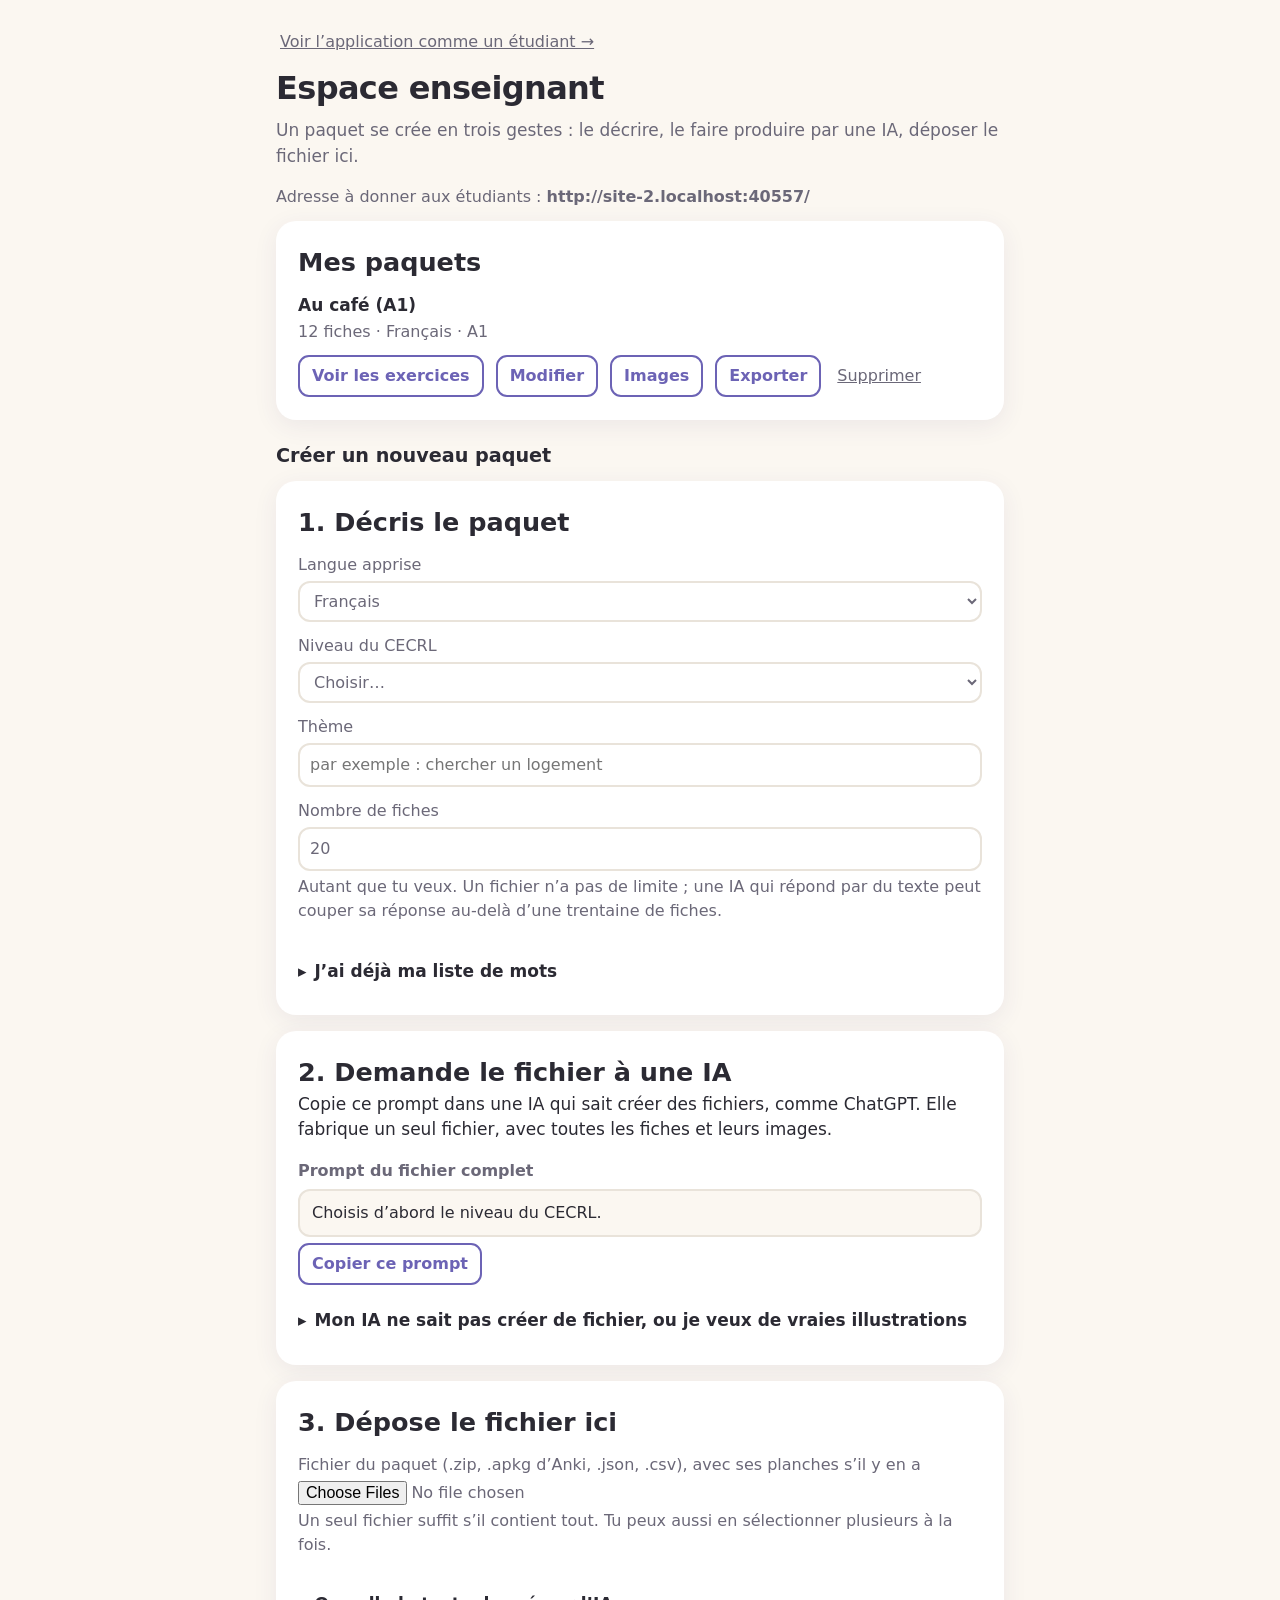
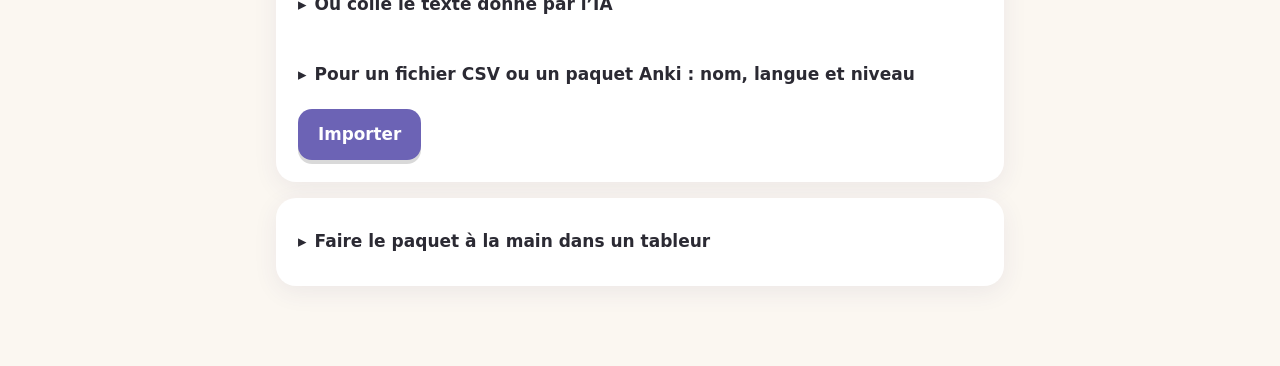
==== enseignant.html @ 86c6c192 "Version 9 : fichier complet, paquets Anki, voix, deux interfaces, défi et défenses - Deux interfaces" ====
<!DOCTYPE html>
<html lang="fr">
<head>
<meta charset="utf-8">
<meta name="viewport" content="width=device-width, initial-scale=1">
<title>Éléfiches · Espace enseignant</title>
<meta name="description" content="Éléfiches : mémoriser le vocabulaire d'une langue par la répétition espacée.">
<link rel="icon" href="data:image/svg+xml,%3Csvg xmlns='http://www.w3.org/2000/svg' viewBox='50 14 62 62'%3E%3Ccircle cx='84' cy='42' r='20' fill='%23a4aab4'/%3E%3Cpath d='M98 45C109 50 107 68 101 74' fill='none' stroke='%23a4aab4' stroke-width='9' stroke-linecap='round'/%3E%3Cpath d='M80 22C62 14 50 32 55 48C59 62 75 64 82 50C85 42 85 30 80 22Z' fill='%23babac2' stroke='%238d939e'/%3E%3Ccircle cx='91' cy='38' r='3' fill='%232b2a33'/%3E%3C/svg%3E">
<link rel="stylesheet" href="css/app.css">
</head>
<body data-mode="teacher">
<main id="app"><p style="padding:24px">Éléfiches…</p></main>
<noscript>Éléfiches a besoin de JavaScript pour fonctionner.</noscript>
<script type="module" src="js/app.js"></script>
</body>
</html>
---- css/app.css ----
/* Éléfiches — feuille de style. Couleurs principales en variables pour faciliter une future charte. */
:root {
  --bg: #fbf7f1; --card: #ffffff; --ink: #2b2a33; --muted: #6b6878; --line: #e9e3da;
  --brand: #6c63b5; --brand-ink: #ffffff; --brand-soft: #eeecfa; --accent: #ff7a59; --accent-ink: #a8391f;
  --good: #1f8a5b; --good-soft: #e3f5ec; --soft: #fff3e2; --soft-ink: #8a5a12; --warn: #b3261e;
  --radius: 20px; --shadow: 0 6px 24px rgba(60, 50, 110, .08);
  font-family: ui-rounded, "SF Pro Rounded", "Nunito", "Segoe UI", system-ui, sans-serif;
  color-scheme: light dark;
}
@media (prefers-color-scheme: dark) {
  :root { --bg: #17161d; --card: #22212b; --ink: #f1eff7; --muted: #a9a5b8; --line: #34323f;
    --brand: #9d95e6; --brand-ink: #17161d; --brand-soft: #2c2a45; --accent-ink: #ffab94; --good: #5fd3a0; --good-soft: #1c3a2e;
    --soft: #3a2f1c; --soft-ink: #f2c77d; --warn: #ff8a80; --shadow: none; }
}
* { box-sizing: border-box; }
body { margin: 0; background: var(--bg); color: var(--ink); font-size: 17px; line-height: 1.5; }
#app { max-width: 760px; margin: 0 auto; padding: 20px 16px 64px; }
h1, h2, h3, p { margin: 0; }
h1 { font-size: 2rem; letter-spacing: -.02em; }
button, input, select { font: inherit; color: inherit; }
button { cursor: pointer; }
:focus-visible { outline: 3px solid var(--accent); outline-offset: 2px; }

.top { display: flex; align-items: center; gap: 14px; flex-wrap: wrap; margin-bottom: 16px; }
.brand { flex: 1; min-width: 180px; }
.brand p, .meta { color: var(--muted); font-size: .92rem; }
select, input:not([type=file]) { background: var(--card); border: 2px solid var(--line); border-radius: 12px; padding: 8px 10px; }
.mascot { flex: none; }

.banner { background: var(--brand-soft); border-radius: 14px; padding: 10px 14px; font-size: .92rem; margin-bottom: 12px; }
.banner.warn { background: var(--soft); color: var(--soft-ink); }
.banner.good { background: var(--good-soft); }

.card { background: var(--card); border-radius: var(--radius); box-shadow: var(--shadow); padding: 22px; margin-bottom: 16px; }
.decks { display: grid; gap: 16px; grid-template-columns: repeat(auto-fit, minmax(280px, 1fr)); }
.deck { border-top: 8px solid hsl(var(--th) 60% 70%); display: flex; flex-direction: column; gap: 10px; margin: 0; }
.deck h2 { font-size: 1.3rem; }
.boxes { display: flex; gap: 3px; height: 26px; border-radius: 10px; overflow: hidden; font-size: .78rem; font-weight: 700; }
.boxes span { display: grid; place-items: center; min-width: 22px; color: #2b2a33; }
.b0 { background: #dcd8cf; } .b1 { background: #ffd0c2; } .b2 { background: #ffe2a8; } .b3 { background: #d9ecb0; } .b4 { background: #a9e3c5; } .b5 { background: #9fd0f5; }
.stats { list-style: none; display: flex; gap: 16px; padding: 0; margin: 0; color: var(--muted); font-size: .92rem; }
.stats b { color: var(--ink); font-size: 1.25rem; margin-right: 3px; }
.herd { font-size: .9rem; color: var(--muted); min-height: 26px; }
.mini { display: inline-block; vertical-align: middle; margin-right: 2px; }
.rest { background: var(--good-soft); border-radius: 12px; padding: 10px 12px; font-size: .92rem; }

.primary { background: var(--brand); color: var(--brand-ink); border: 0; border-radius: 14px; padding: 13px 20px; font-weight: 700; font-size: 1.05rem; box-shadow: 0 4px 0 rgba(0, 0, 0, .15); }
.primary:active { transform: translateY(2px); box-shadow: 0 2px 0 rgba(0, 0, 0, .15); }
.link { background: none; border: 0; color: var(--muted); text-decoration: underline; padding: 8px 4px; font-size: .9rem; align-self: flex-start; }
.link.danger { color: var(--warn); font-weight: 700; }
.icon { background: var(--brand-soft); border: 0; border-radius: 50%; width: 44px; height: 44px; font-size: 1.1rem; vertical-align: middle; }
.row { display: flex; gap: 12px; align-items: center; flex-wrap: wrap; margin-top: 14px; }

.import form { display: grid; gap: 12px; margin-top: 12px; }
.import label, .typed label { display: grid; gap: 4px; font-size: .92rem; color: var(--muted); }
.import .primary { justify-self: start; }

.bar { display: flex; align-items: center; gap: 10px; margin-bottom: 8px; }
.trunk { flex: 1; display: flex; align-items: center; min-width: 0; }
.trunk .head { flex: none; margin-right: -12px; position: relative; z-index: 1; }
.trunk .track { flex: 1; height: 16px; background: var(--line); border-radius: 99px; overflow: hidden; }
.trunk .track span { display: block; height: 100%; min-width: 14px; background: #a4aab4; border-radius: 99px; transition: width .5s cubic-bezier(.3, 1.4, .5, 1); }
.trunk .nut { font-size: 1.3rem; margin-left: 4px; }
.dots { display: flex; gap: 5px; }
.dots i { width: 14px; height: 14px; border-radius: 50%; border: 2px solid var(--accent); }
.dots i.on { background: var(--accent); }
.where { margin-bottom: 10px; }
.chip { display: inline-block; background: var(--brand-soft); border-radius: 99px; padding: 3px 11px; font-size: .82rem; font-weight: 600; }
.chip.theme { background: hsl(var(--th) 70% 90%); color: hsl(var(--th) 45% 28%); }
.chips { display: flex; gap: 6px; flex-wrap: wrap; margin: 8px 0; }

.study { border-top: 10px solid hsl(var(--th) 60% 70%); display: grid; gap: 12px;
  background: linear-gradient(hsl(var(--th) 75% 95%), var(--card) 150px); }
@media (prefers-color-scheme: dark) { .study { background: linear-gradient(hsl(var(--th) 30% 22%), var(--card) 150px); } }
.kicker, .question { color: var(--muted); font-weight: 700; font-size: .95rem; }
.kicker { color: var(--accent); text-transform: uppercase; letter-spacing: .06em; font-size: .8rem; }
.word { font-size: 2rem; line-height: 1.2; }
.ipa { color: var(--muted); }
.def { font-size: 1.1rem; } .def.big { font-size: 1.35rem; font-weight: 600; }
.example { font-style: italic; border-left: 4px solid var(--line); padding-left: 12px; }
.sentence { font-size: 1.35rem; font-weight: 600; line-height: 1.7; }
.gap { display: inline-block; border-bottom: 4px solid var(--accent); border-radius: 2px; margin: 0 4px; line-height: 1; }
mark { background: var(--good-soft); color: inherit; border-radius: 6px; padding: 1px 6px; }
.hint { font-size: .95rem; color: var(--muted); }
.hint span:first-child { font-weight: 700; text-transform: uppercase; font-size: .75rem; letter-spacing: .06em; margin-right: 6px; }
.illus { max-width: 100%; max-height: 220px; border-radius: 14px; justify-self: center; }

.options { display: grid; gap: 10px; }
.option { text-align: left; background: var(--card); border: 2px solid var(--line); border-radius: 14px; padding: 14px 16px; font-size: 1.05rem; min-height: 56px; }
.option:not(:disabled):hover { border-color: var(--brand); }
.option kbd { display: inline-grid; place-items: center; width: 26px; height: 26px; border-radius: 8px; background: var(--brand-soft); font: inherit; font-size: .8rem; font-weight: 700; margin-right: 8px; }
.option.right { border-color: var(--good); background: var(--good-soft); }
.option.wrong { border-color: var(--soft-ink); background: var(--soft); }
.option:disabled { cursor: default; color: inherit; opacity: 1; }
.typed input { font-size: 1.25rem; padding: 12px 14px; width: 100%; }

.feedback { display: grid; gap: 8px; border-left: 8px solid var(--good); }
.feedback.soft { border-left-color: #f0b450; background: var(--soft); }
.feedback h3 { font-size: 1.3rem; }
.feedback .primary { justify-self: start; margin-top: 6px; }
.done { text-align: center; display: grid; gap: 10px; justify-items: center; }
@media (prefers-reduced-motion: reduce) { * { transition: none !important; } }

/* Accueil */
.deckhead { display: flex; align-items: center; gap: 12px; }
.label { font-size: .8rem; font-weight: 700; text-transform: uppercase; letter-spacing: .05em; color: var(--muted); }
.gauge { height: 14px; background: var(--line); border-radius: 99px; overflow: hidden; }
.gauge span { display: block; height: 100%; border-radius: 99px; background: linear-gradient(90deg, #8d84d1, #ff7a59); transition: width .6s; }
.gauge.wide { width: min(100%, 320px); }
.boxes { height: 22px; }
.herd b, .mission b { margin-right: 6px; }
.mission { background: var(--brand-soft); border-radius: 12px; padding: 10px 12px; }
.secondary { background: var(--card); border: 2px solid var(--brand); color: var(--brand); border-radius: 14px; padding: 11px 16px; font-weight: 700; }
.secondary.small { padding: 7px 12px; font-size: .9rem; border-radius: 11px; }
details.settings { margin-top: 16px; padding: 0; overflow: hidden; }
details.settings summary { font-weight: 700; cursor: pointer; padding: 16px 22px; list-style: none; display: flex; align-items: center; gap: 10px; }
details.settings summary::-webkit-details-marker { display: none; }
details.settings summary::after { content: "▾"; margin-left: auto; color: var(--muted); transition: transform .2s; }
details.settings[open] summary::after { transform: rotate(180deg); }
details.settings[open] summary { border-bottom: 1px solid var(--line); }
.setrow { display: flex; justify-content: space-between; align-items: center; gap: 10px 16px; flex-wrap: wrap; padding: 12px 22px; font-size: .95rem; }
.setrow + .setrow { border-top: 1px solid var(--line); }
.seg { display: inline-flex; background: var(--bg); border-radius: 12px; padding: 3px; gap: 2px; flex-wrap: wrap; }
.seg button { border: 0; background: none; border-radius: 10px; padding: 7px 12px; font-size: .9rem; font-weight: 600; color: var(--muted); min-height: 36px; }
.seg button[aria-pressed=true] { background: var(--brand); color: var(--brand-ink); box-shadow: 0 2px 6px rgba(60, 50, 110, .25); }

/* Session */
.gloss { color: var(--muted); font-size: 1rem; }
.gloss::before { content: "→ "; }
.hint { display: grid; gap: 2px; font-size: .95rem; color: var(--muted); }
.hint .tag { font-weight: 700; text-transform: uppercase; font-size: .75rem; letter-spacing: .06em; }
.hintdef { color: var(--ink); }
.win { display: flex; align-items: center; gap: 10px; font-weight: 700; background: var(--card); border-radius: 14px; padding: 8px 12px; }
.hop { animation: hop .7s ease-out 2; transform-origin: 50% 90%; }
@keyframes hop { 0%, 100% { transform: translateY(0) scale(1); } 35% { transform: translateY(-12px) scale(1.06, .96); } 60% { transform: translateY(0) scale(.97, 1.04); } }
.big { font-size: 1.3rem; font-weight: 700; }
.done .row { justify-content: center; }
.toast { position: fixed; left: 50%; bottom: 20px; transform: translateX(-50%); background: var(--ink); color: var(--bg); padding: 10px 16px; border-radius: 12px; font-size: .92rem; max-width: 90vw; z-index: 5; }

/* Espace enseignant */
.lead { color: var(--muted); margin: 6px 0 16px; }
.steps { margin: 0; padding-left: 22px; display: grid; gap: 8px; }
.models { list-style: none; margin: 12px 0 0; padding: 0; display: grid; gap: 14px; }
.models li { display: grid; gap: 4px; }
.scroll { overflow-x: auto; }
table { border-collapse: collapse; width: 100%; font-size: .92rem; margin-top: 10px; }
th, td { text-align: left; vertical-align: top; padding: 8px 10px; border-bottom: 1px solid var(--line); }
tbody th { white-space: nowrap; font-family: ui-monospace, monospace; font-size: .85rem; }


/* Troupeau */
.prairie { display: flex; flex-wrap: wrap; align-items: flex-end; gap: 2px 4px; min-height: 70px; padding: 14px 10px 8px; border-radius: 14px;
  background: linear-gradient(#e9f6ff 0 55%, #d9efc6 55%); }
@media (prefers-color-scheme: dark) { .prairie { background: linear-gradient(#232b3a 0 55%, #26371f 55%); } }
.prairie .ele { line-height: 0; }
.prairie .seeds { display: inline-flex; flex-wrap: wrap; gap: 4px; align-items: center; margin-left: 6px; padding-bottom: 4px; }
.prairie .seeds i { font-style: normal; font-size: .95rem; opacity: .8; }
.prairie .seeds small { color: #5c5a52; font-size: .75rem; }

/* Éditeur */
.sec { margin: 22px 0 10px; font-size: 1.2rem; }
.decklist, .cardlist { list-style: none; margin: 12px 0 0; padding: 0; display: grid; gap: 10px; }
.decklist li { display: flex; justify-content: space-between; align-items: center; gap: 10px; flex-wrap: wrap; padding-bottom: 10px; border-bottom: 1px solid var(--line); }
.decklist li:last-child { border: 0; padding-bottom: 0; }
.decklist .row { margin: 0; }
.tools { margin: 0; } .tools input { flex: 1; min-width: 150px; }
.cardrow { width: 100%; display: flex; align-items: center; gap: 12px; text-align: left; background: var(--card); border: 2px solid var(--line); border-radius: 14px; padding: 8px 12px; }
.cardrow:hover { border-color: var(--brand); }
.cardrow img, .cardrow .swatch { flex: none; width: 44px; height: 44px; border-radius: 10px; object-fit: cover; background: hsl(var(--th) 65% 85%); }
.cardrow .marks { margin-left: auto; }
textarea { font: inherit; color: inherit; background: var(--card); border: 2px solid var(--line); border-radius: 12px; padding: 8px 10px; resize: vertical; }
fieldset { border: 2px solid var(--line); border-radius: 14px; padding: 12px; display: grid; gap: 8px; margin: 0; min-width: 0; }
fieldset input { max-width: 100%; min-width: 0; }
fieldset .illus { max-height: 160px; justify-self: start; }
form.import { display: grid; gap: 12px; }
form.import label { min-width: 0; }
legend { font-weight: 700; padding: 0 6px; font-size: .92rem; }
.two { display: grid; gap: 12px; grid-template-columns: repeat(auto-fit, minmax(180px, 1fr)); }
[hidden] { display: none !important; }

.stage { font-size: .95rem; } .stage b { margin-right: 6px; }
.sethint { padding: 0 22px 12px; font-size: .82rem; color: var(--muted); }

.appetite { display: flex; align-items: center; justify-content: space-between; gap: 8px 14px; flex-wrap: wrap; margin-bottom: 14px; font-weight: 700; font-size: .95rem; }
.appetite .seg { background: var(--card); box-shadow: var(--shadow); }
.ages { display: flex; align-items: flex-end; gap: 3px; flex-wrap: wrap; font-size: .8rem; }
.ages span:last-child { margin-left: 6px; }
.quip { font-style: italic; color: var(--muted); }

/* Éléphants animés. Les origines sont exprimées dans le repère du dessin (viewBox). */
.mascot, .head { overflow: visible; }
.e-ear { transform-origin: 82px 38px; } .e-trunk { transform-origin: 97px 45px; } .e-tail { transform-origin: 20px 44px; } .e-eye { transform-origin: 91px 38px; }
.e-zz { display: none; }
.idle .e-ear { animation: flap 6s ease-in-out infinite; } .idle .e-tail { animation: wag 5s ease-in-out infinite; } .idle .e-eye { animation: blink 4.6s linear infinite; }
.ele:nth-child(3n) .e-ear, .ele:nth-child(3n) .e-tail { animation-delay: -2s; } .ele:nth-child(3n+1) .e-ear, .ele:nth-child(3n+1) .e-eye { animation-delay: -3.7s; }
.ele:nth-child(5n) .e-tail { animation-delay: -1.1s; }
@keyframes flap { 0%, 86%, 100% { transform: scaleX(1); } 90% { transform: scaleX(.7); } 94% { transform: scaleX(1.04); } 97% { transform: scaleX(.8); } }
@keyframes wag { 0%, 88%, 100% { transform: rotate(0); } 91% { transform: rotate(22deg); } 94% { transform: rotate(-14deg); } 97% { transform: rotate(12deg); } }
@keyframes blink { 0%, 95%, 100% { transform: scaleY(1); } 97.5% { transform: scaleY(.1); } }
/* Joie : petit saut, trompe levée, oreilles qui battent. */
.joy, .hop .mascot { animation: hop .7s ease-out 2; transform-origin: 50% 90%; }
.joy .e-trunk, .hop .e-trunk { animation: toot 1.4s ease-in-out 1; } .joy .e-ear, .hop .e-ear { animation: flapfast .35s ease-in-out 4; }
@keyframes toot { 0%, 100% { transform: rotate(0); } 25%, 70% { transform: rotate(-78deg); } 47% { transform: rotate(-64deg); } }
@keyframes flapfast { 0%, 100% { transform: scaleX(1); } 50% { transform: scaleX(.68); } }
/* Erreur : l'éléphant se cache derrière son oreille, puis risque un œil. */
.oops .e-ear { animation: hide 2.6s ease-in-out forwards; } .oops .e-tail { animation: wag 1.2s ease-in-out 2; }
@keyframes hide { 0% { transform: translate(0); } 18%, 62% { transform: translate(13px, 1px) scaleX(1.12); } 78% { transform: translate(6px); } 88% { transform: translate(12px, 1px) scaleX(1.1); } 100% { transform: translate(5px); } }
.oopsrow { display: flex; align-items: center; gap: 10px; font-style: italic; min-height: 46px; }
/* Sieste : œil fermé, petits z. */
.sleep .e-eye { transform: scaleY(.12); } .sleep .e-zz { display: block; animation: zz 2.8s ease-in-out infinite; } .sleep .e-zz.z2 { animation-delay: -1.4s; }
@keyframes zz { 0% { opacity: 0; transform: translate(0, 6px); } 40% { opacity: 1; } 100% { opacity: 0; transform: translate(4px, -8px); } }
/* Fin de session : pluie de cacahuètes. */
.done { position: relative; overflow: hidden; } .done > * { position: relative; }
.rain { position: absolute !important; inset: 0; pointer-events: none; }
.rain i { position: absolute; top: -40px; font-style: normal; animation: fall 2.1s cubic-bezier(.4, 0, .9, .6) forwards; }
@keyframes fall { 0% { transform: translateY(0) rotate(0); opacity: 1; } 80% { opacity: 1; } 100% { transform: translateY(640px) rotate(320deg); opacity: 0; } }
@media (prefers-reduced-motion: reduce) { .mascot, .head, .mascot *, .head *, .rain i { animation: none !important; } .rain { display: none; } }

/* ----- Accueil simplifié ----- */
.top { flex-wrap: nowrap; align-items: center; }
.rulesbtn { margin-left: auto; display: inline-flex; flex-direction: column; align-items: center; gap: 2px; background: none; border: 0; color: var(--brand); font-weight: 700; font-size: .95rem; padding: 6px 8px; border-radius: 12px; min-width: 48px; min-height: 48px; }
.aplabel { display: inline-flex; align-items: center; gap: 8px; }
.prairie { justify-content: center; gap: 6px 10px; min-height: 104px; padding: 16px 10px 10px; background: linear-gradient(#eef7ff 0 64%, #dcefc9 64%); }
.hintline { align-self: center; color: #4a4857; font-size: .95rem; text-align: center; }
.stagebar { display: flex; align-items: center; gap: 12px; font-weight: 700; }
.stagebar .trunk { flex: 1; }
.nut { flex: none; margin-left: 6px; }
.herdlist, .agelist { list-style: none; margin: 12px 0 0; padding: 0; display: grid; gap: 14px 10px; grid-template-columns: repeat(auto-fill, minmax(104px, 1fr)); }
.herdlist li { display: grid; justify-items: center; text-align: center; gap: 2px; }
.agelist { grid-template-columns: 1fr; } .agelist li { display: flex; align-items: center; gap: 12px; }

/* ----- Accessibilité : tailles, capitales, italiques, cibles tactiles ----- */
.meta, .brand p, .banner, .rest, .link, .hint, .chip, .herd, .import label, .typed label, .setrow, .sethint, .seg button, table, .stats, .toast, legend, .secondary.small, .ages { font-size: 1rem; }
.label, .kicker, .hint .tag, .hint span:first-child { text-transform: none; letter-spacing: 0; font-size: 1rem; }
.kicker { color: var(--accent-ink); }
.example, .quip, .oopsrow { font-style: normal; }
.quip, .oopsrow { color: var(--muted); }
.seg button { min-height: 44px; } .link { min-height: 44px; } .icon { width: 48px; height: 48px; }
.option .mark { font-weight: 700; margin-left: 6px; }
.done { text-align: left; justify-items: start; } .done > .mascot { justify-self: center; } .done h2, .done .big { justify-self: center; text-align: center; }
.done .row { justify-content: flex-start; }
p { max-width: 68ch; }

.askline { font-weight: 700; }

/* ---------- Version « tout en choix » : rappel de tête, phrase à reconstruire, défi d'étape ---------- */
.gate { display: grid; gap: 4px; padding: 16px; border-radius: 16px; background: var(--brand-soft); }
.gate .row { margin-top: 10px; }
.situation { font-size: 1.2rem; font-weight: 600; padding: 14px 16px; border-left: 6px solid hsl(var(--th) 55% 60%); background: var(--bg); border-radius: 0 14px 14px 0; }
.line, .bank { display: flex; flex-wrap: wrap; gap: 8px; align-items: center; }
.line { min-height: 68px; padding: 10px; border: 2px dashed var(--muted); border-radius: 16px; font-size: 1.15rem; font-weight: 600; }
.placeholder { color: var(--muted); font-weight: 400; font-size: 1rem; }
.chunk { background: var(--card); border: 2px solid var(--brand); border-radius: 12px; padding: 9px 14px; min-height: 46px; font-size: 1.1rem; touch-action: none; user-select: none; -webkit-user-select: none; }
.chunk:disabled { opacity: .35; cursor: default; }
.chunk.locked { opacity: 1; border-color: var(--good); background: var(--good-soft); }
.chunk.lifted { opacity: .3; }
.chunk.ghost { position: fixed; z-index: 20; margin: -24px 0 0 -30px; pointer-events: none; box-shadow: 0 8px 20px rgba(0, 0, 0, .25); }
.again { color: var(--soft-ink); background: var(--soft); border-radius: 12px; padding: 8px 12px; }
.spelling { font-size: 1.5rem; font-weight: 700; }
.spelling mark, .banklist mark { background: var(--good-soft); color: inherit; border-bottom: 3px solid var(--good); padding: 0 2px; border-radius: 4px; }
.explain { background: var(--bg); border-radius: 12px; padding: 8px 12px; }
.matchgrid { display: grid; grid-template-columns: minmax(0, 2fr) minmax(0, 3fr); gap: 10px; align-items: start; }
.matchgrid > div { display: grid; gap: 8px; }
.tile { text-align: left; background: var(--card); border: 2px solid var(--line); border-radius: 14px; padding: 10px 12px; min-height: 56px; font-size: 1rem; }
.tile.sel { border-color: var(--brand); background: var(--brand-soft); }
.tile.ok { border-color: var(--good); background: var(--good-soft); opacity: .75; cursor: default; }
.tile.bad { border-color: var(--soft-ink); background: var(--soft); }
.banklist { margin: 0; padding-left: 24px; display: grid; gap: 14px; font-size: 1.15rem; line-height: 2; }
.slot { min-width: 96px; min-height: 44px; border: 0; border-bottom: 4px solid var(--accent); border-radius: 8px 8px 2px 2px; background: var(--bg); font-weight: 700; padding: 2px 10px; }
.slot.cur { background: var(--brand-soft); border-bottom-color: var(--brand); }
.missed { margin: 6px 0 12px; padding-left: 22px; display: grid; gap: 4px; }
.promptbox { display: grid; gap: 6px; margin-top: 16px; justify-items: start; }
.prompt { margin: 0; width: 100%; max-height: 180px; overflow: auto; white-space: pre-wrap; background: var(--bg); border: 2px solid var(--line); border-radius: 12px; padding: 10px 12px; font: inherit; font-size: 1rem; }
textarea { font: inherit; color: inherit; background: var(--card); border: 2px solid var(--line); border-radius: 12px; padding: 8px 10px; width: 100%; }
details.more { margin-top: 14px; }
details.more > summary { cursor: pointer; font-weight: 700; min-height: 44px; display: flex; align-items: center; gap: 8px; }
details.more > summary::before { content: '▸'; } details.more[open] > summary::before { content: '▾'; }
details.more > summary::-webkit-details-marker { display: none; }
details.card.more h2 { margin-top: 18px; font-size: 1.15rem; }
.import form[data-builder], .import details.more { display: grid; gap: 12px; }
.loose { display: grid; gap: 8px; justify-items: start; position: sticky; top: 8px; z-index: 5; border: 2px solid var(--brand); }
.imggrid { list-style: none; margin: 0 0 16px; padding: 0; display: grid; gap: 10px; grid-template-columns: repeat(auto-fill, minmax(130px, 1fr)); }
.imgtile { width: 100%; display: grid; gap: 6px; justify-items: center; background: var(--card); border: 2px solid var(--line); border-radius: 14px; padding: 8px; min-height: 120px; font-size: 1rem; }
.imgtile:disabled { cursor: default; color: inherit; opacity: 1; }
.imgtile img, .imgtile .swatch { width: 100%; height: 88px; object-fit: contain; border-radius: 10px; }
.imgtile .swatch { background: hsl(var(--th) 60% 88%); }
@media (prefers-reduced-motion: no-preference) { .tile.bad { animation: nope .3s; } }
@keyframes nope { 25% { transform: translateX(-4px); } 75% { transform: translateX(4px); } }
.import .sethint, .card > .sethint, details.more .sethint, .promptbox .sethint { padding: 0; }

/* ---------- Version 8 : réponses courtes écrites, difficulté ressentie, paquet reçu ---------- */
.helpline { color: var(--muted); margin-top: 10px; }
.helpline .tag { font-weight: 700; }
.letters { font-family: ui-monospace, "SF Mono", Menlo, Consolas, monospace; font-size: 1.15rem; color: var(--ink); white-space: pre-wrap; }
.typed input { font-size: 1.2rem; min-height: 52px; width: 100%; }
.askline { font-weight: 700; margin-top: 6px; }
.felt { margin-top: 8px; }
.felt button { flex: 1 1 auto; min-height: 48px; }
.filelabel { display: inline-flex; align-items: center; cursor: pointer; position: relative; }
.filelabel:focus-within { outline: 3px solid var(--accent); outline-offset: 2px; border-radius: 8px; }
.vh { position: absolute; width: 1px; height: 1px; opacity: 0; overflow: hidden; }
label.inline { display: inline-flex; align-items: center; gap: 6px; }
.fields { display: grid; gap: 12px; margin-top: 12px; } .fields label { display: grid; gap: 4px; color: var(--muted); } .fields input, .fields select { width: 100%; }

/* v9 : frein aux nouveaux mots, avec le choix de passer outre */
.heldline { margin: 0; font-size: 1rem; color: var(--muted); }
.heldline .link { display: inline; padding: 0; font-weight: 700; }

/* v9 : défi d'étape toujours visible, défenses en récompense */
.tusks path { fill: #f6ecd2; stroke: #b99a55; stroke-width: 1.6; stroke-linejoin: round; }
.tusks.off path { fill: none; stroke: var(--muted); stroke-dasharray: 3 3; }
.secondary.challenge { display: flex; align-items: center; justify-content: center; gap: 10px; }
.chlock, .tuskrow { display: flex; align-items: center; gap: 10px; margin: 0; font-size: 1rem; color: var(--muted); flex-wrap: wrap; }
.tuskrow { gap: 4px; color: var(--ink, inherit); font-weight: 700; } .tuskrow span { margin-left: 8px; }
.tuskwin { justify-content: center; }
.studenturl { margin: 0 0 12px; font-size: 1rem; color: var(--muted); overflow-wrap: anywhere; }
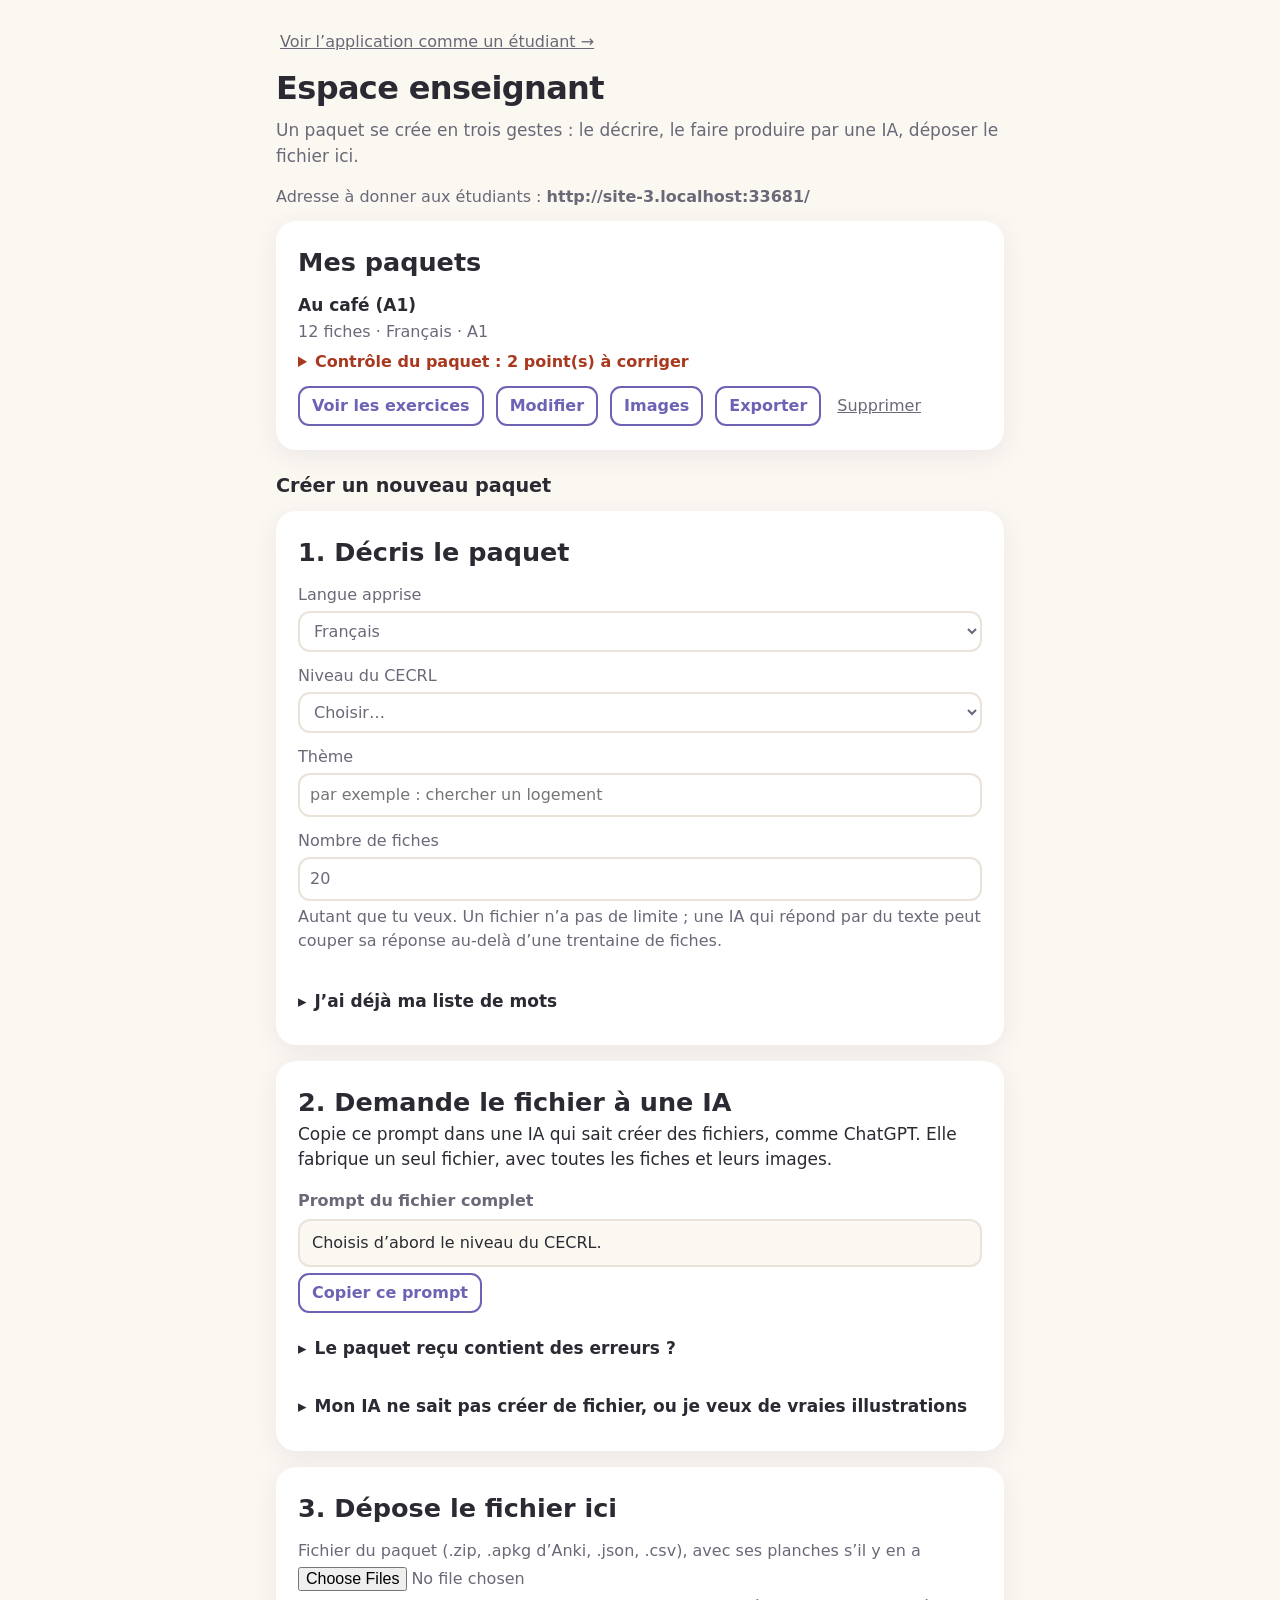
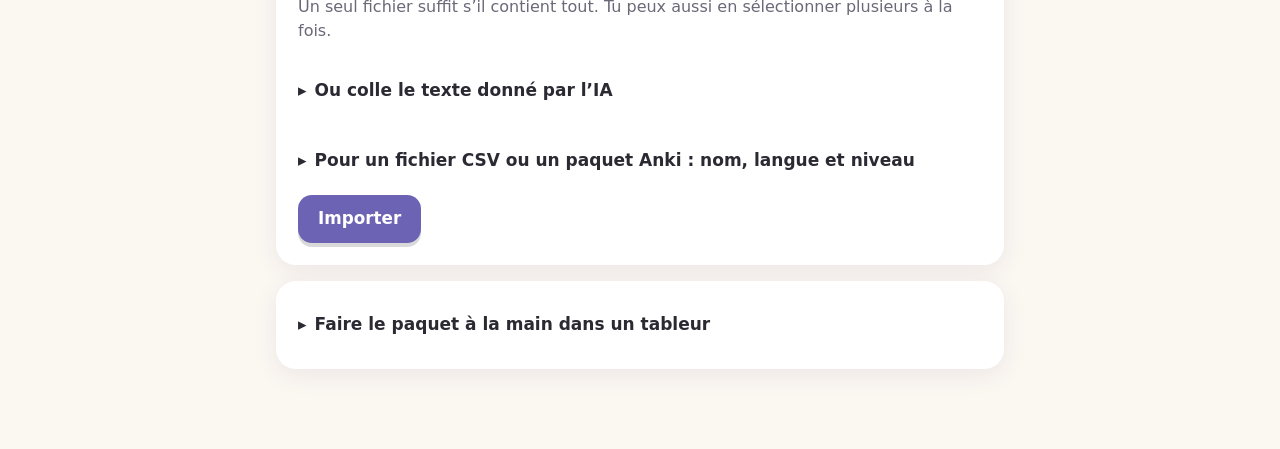
==== commit ed3fa397: "Version 10 : écoute, oral, phrases, course, sauvegarde, confidentialité, sécurité - Exercices : écou" ====
--- a/enseignant.html
+++ b/enseignant.html
@@ -2,10 +2,18 @@
 <html lang="fr">
 <head>
 <meta charset="utf-8">
+<meta http-equiv="Content-Security-Policy" content="default-src 'self'; script-src 'self'; style-src 'self' 'unsafe-inline'; style-src-elem 'self'; img-src 'self' data: blob:; media-src 'self' data: blob:; connect-src 'self' blob:; frame-src 'none'; worker-src 'none'; object-src 'none'; base-uri 'self'; form-action 'none'">
+<meta name="referrer" content="no-referrer">
 <meta name="viewport" content="width=device-width, initial-scale=1">
 <title>Éléfiches · Espace enseignant</title>
 <meta name="description" content="Éléfiches : mémoriser le vocabulaire d'une langue par la répétition espacée.">
 <link rel="icon" href="data:image/svg+xml,%3Csvg xmlns='http://www.w3.org/2000/svg' viewBox='50 14 62 62'%3E%3Ccircle cx='84' cy='42' r='20' fill='%23a4aab4'/%3E%3Cpath d='M98 45C109 50 107 68 101 74' fill='none' stroke='%23a4aab4' stroke-width='9' stroke-linecap='round'/%3E%3Cpath d='M80 22C62 14 50 32 55 48C59 62 75 64 82 50C85 42 85 30 80 22Z' fill='%23babac2' stroke='%238d939e'/%3E%3Ccircle cx='91' cy='38' r='3' fill='%232b2a33'/%3E%3C/svg%3E">
+<meta name="theme-color" content="#fbf7f1">
+<meta name="mobile-web-app-capable" content="yes">
+<meta name="apple-mobile-web-app-capable" content="yes">
+<meta name="apple-mobile-web-app-title" content="Éléfiches">
+<link rel="apple-touch-icon" href="icons/elefiches-180.png">
+<link rel="icon" type="image/png" sizes="512x512" href="icons/elefiches-512.png">
 <link rel="stylesheet" href="css/app.css">
 </head>
 <body data-mode="teacher">
--- a/css/app.css
+++ b/css/app.css
@@ -308,9 +308,89 @@
 
 /* v9 : défi d'étape toujours visible, défenses en récompense */
 .tusks path { fill: #f6ecd2; stroke: #b99a55; stroke-width: 1.6; stroke-linejoin: round; }
-.tusks.off path { fill: none; stroke: var(--muted); stroke-dasharray: 3 3; }
+.tusks.off path { fill: var(--line); stroke: var(--muted); stroke-width: 1.2; }
 .secondary.challenge { display: flex; align-items: center; justify-content: center; gap: 10px; }
-.chlock, .tuskrow { display: flex; align-items: center; gap: 10px; margin: 0; font-size: 1rem; color: var(--muted); flex-wrap: wrap; }
+.chlock, .tuskrow { display: flex; align-items: center; gap: 10px; margin: 0; font-size: 1rem; color: var(--muted); }
+.chlock svg, .tuskrow svg { flex: none; } .tuskrow { flex-wrap: wrap; }
 .tuskrow { gap: 4px; color: var(--ink, inherit); font-weight: 700; } .tuskrow span { margin-left: 8px; }
 .tuskwin { justify-content: center; }
 .studenturl { margin: 0 0 12px; font-size: 1rem; color: var(--muted); overflow-wrap: anywhere; }
+
+/* v10 : écoute, oral, phrase libre, images à choisir */
+#toasts { position: fixed; left: 0; right: 0; bottom: 0; z-index: 30; pointer-events: none; }
+.options .option.pic { display: flex; align-items: center; gap: 12px; padding: 8px 12px; }
+.option.pic img { width: 96px; height: 96px; object-fit: contain; border-radius: 12px; background: #fff; flex: none; }
+.option.pic .cap { font-size: 1rem; }
+.earrow { margin: 6px 0 14px; text-align: center; }
+.earbtn { min-height: 64px; padding: 12px 22px; border-radius: 18px; border: 2px solid var(--brand); background: var(--card); color: var(--ink); font-size: 1.25rem; font-weight: 700; }
+.earbtn span { font-size: 1rem; margin-left: 6px; }
+.hintimg { width: 72px; height: 72px; object-fit: contain; border-radius: 10px; background: #fff; float: right; margin: 0 0 6px 10px; }
+.recapimg { width: 56px; height: 56px; object-fit: contain; border-radius: 10px; background: #fff; vertical-align: middle; margin-right: 10px; }
+.rec.on { background: #c0392b; border-color: #c0392b; }
+.sethint.oral { padding: 0; margin: 8px 0 0; }
+.mine { display: flex; flex-direction: column; gap: 4px; margin: 10px 0; padding: 10px 12px; border-radius: 12px; background: var(--bg); }
+.mine audio { width: 100%; }
+.shadow { margin: 12px 0; padding: 12px; border-radius: 14px; border: 1px dashed var(--line); }
+.shadow .example { margin: 6px 0 10px; font-size: 1.1rem; }
+.mysentence { display: block; margin: 12px 0; font-size: 1rem; color: var(--muted); }
+.mysentence textarea { display: block; width: 100%; margin-top: 6px; padding: 10px 12px; border-radius: 12px; border: 2px solid var(--line); font: inherit; color: var(--ink); background: var(--card); }
+.models { list-style: none; padding: 0; margin: 10px 0; } .models li { display: flex; align-items: center; gap: 8px; padding: 6px 0; font-size: 1.1rem; }
+.icon.small { width: 44px; height: 44px; flex: none; }
+
+/* v10 : course, rappels, contrôle du paquet */
+.secondary.race { display: flex; align-items: center; justify-content: center; gap: 8px; }
+.racetime { flex: 1; height: 14px; border-radius: 8px; background: var(--line); overflow: hidden; }
+.racetime span { display: block; height: 100%; background: var(--accent); transition: width .2s linear; }
+.racescore { min-width: 40px; text-align: center; font-weight: 800; font-size: 1.3rem; }
+.track { position: relative; height: 64px; margin: 6px 0 12px; border-bottom: 4px dashed var(--line); }
+.track .hare, .track .runner, .track .finish { position: absolute; bottom: 0; transform: translateX(-50%); transition: left .25s ease-out; font-size: 1.9rem; line-height: 1; }
+.track .finish { left: 94%; font-size: 1.5rem; } .track .hare { transition: left .2s linear; }
+.racecard .illus.small { max-height: 110px; width: auto; display: block; margin: 0 auto 8px; }
+@media (prefers-reduced-motion: reduce) { .track .hare, .track .runner, .racetime span { transition: none; } }
+.remind input[type=time] { min-height: 44px; padding: 6px 10px; border-radius: 10px; border: 2px solid var(--line); font: inherit; background: var(--card); color: var(--ink); }
+
+.audit { margin: 6px 0 0; font-size: 1rem; } .audit.ok { color: var(--muted); }
+.audit summary { cursor: pointer; color: var(--muted); } .audit.warn summary { color: var(--accent-ink); font-weight: 700; }
+.audit ul { margin: 6px 0; padding-left: 18px; } .audit li.w { font-weight: 600; }
+
+/* v10 : pictogrammes dessinés, décor de savane, sauvegarde */
+.ic { vertical-align: -4px; flex: none; } .icon .ic { width: 24px; height: 24px; }
+.earbtn { display: inline-flex; align-items: center; gap: 8px; } .earbtn .ic { width: 28px; height: 28px; }
+.rec, .shadow .secondary, .remind .secondary { display: inline-flex; align-items: center; justify-content: center; gap: 8px; }
+.top { position: relative; padding: 14px 14px 10px; border-radius: 22px; background: linear-gradient(180deg, #fdf3df, #f8eed9); overflow: hidden; }
+.top > * { position: relative; } .top .savanna { position: absolute; inset: 0; width: 100%; height: 100%; }
+.top .mascot { flex: none; filter: drop-shadow(0 2px 3px rgba(60, 40, 20, .12)); }
+@media (prefers-color-scheme: dark) { .top { background: linear-gradient(180deg, #2a2733, #24222c); } .top .savanna { opacity: .35; } }
+.rain i svg { width: 1.6em; height: 1em; }
+.track .hare svg, .track .finish svg { display: block; }
+
+.filebtn { display: inline-flex; align-items: center; justify-content: center; cursor: pointer; }
+.settings summary .ic { margin-right: 4px; }
+.duo { display: flex; align-items: flex-end; justify-content: center; gap: 18px; margin: 0; } .chlock .croc, .challenge .croc { flex: none; }
+
+/* v10 : disposition des cartes de réglages et boutons harmonisés */
+.primary, .secondary { min-height: 48px; font-size: 1.05rem; line-height: 1.25; }
+.primary { padding: 12px 20px; } .secondary { padding: 10px 18px; }
+.secondary.small { min-height: 40px; padding: 7px 12px; font-size: 1rem; }
+.secondary.danger { border-color: var(--warn, #b3261e); color: var(--warn, #b3261e); }
+.row > .primary, .row > .secondary { flex: 1 1 auto; }
+/* Cartes repliables de l'accueil (Ma progression, Réglages, Rappels) : mêmes marges partout, rien ne touche le bord. */
+details.settings[open] { padding-bottom: 18px; }
+details.settings > .sethint, details.settings > p.sethint { padding: 12px 22px 0; margin: 0; }
+details.settings > .banner { margin: 12px 22px 0; }
+details.settings .setrow { flex-direction: column; align-items: stretch; gap: 8px; padding: 14px 22px; }
+details.settings .setrow > span, details.settings .setrow > label { font-weight: 600; }
+details.settings .seg { display: flex; flex-wrap: nowrap; width: 100%; }
+details.settings .seg button { flex: 1 1 0; min-width: 0; padding: 7px 6px; }
+details.settings .stack, .privacy .stack { display: flex; flex-direction: column; gap: 10px; padding: 14px 22px 0; }
+.privacy .stack { padding: 14px 0 0; }
+.stack > .primary, .stack > .secondary, .stack > .filebtn { width: 100%; margin: 0; display: flex; align-items: center; justify-content: center; gap: 8px; text-align: center; }
+.remind input[type=time] { width: 100%; min-height: 48px; font-size: 1.05rem; }
+.appetite .seg { display: flex; width: 100%; } .appetite .seg button { flex: 1 1 0; min-width: 0; padding: 7px 6px; line-height: 1.2; }
+.privacy dl { margin: 0; } .privacy dt { font-weight: 700; margin-top: 14px; } .privacy dt:first-child { margin-top: 0; } .privacy dd { margin: 4px 0 0; color: var(--ink); }
+.privacylink { align-self: center; margin-top: 8px; }
+.privacy .sethint { padding: 0; margin: 14px 0 0; }
+/* L'image aide, le texte reste : un dessin ambigu ou manquant ne rend jamais un choix illisible. */
+.option.pic .cap { display: inline; font-size: 1rem; text-align: left; }
+.option.pic img { width: 72px; height: 72px; }
+.options.nopics .option.pic img { display: none; }
